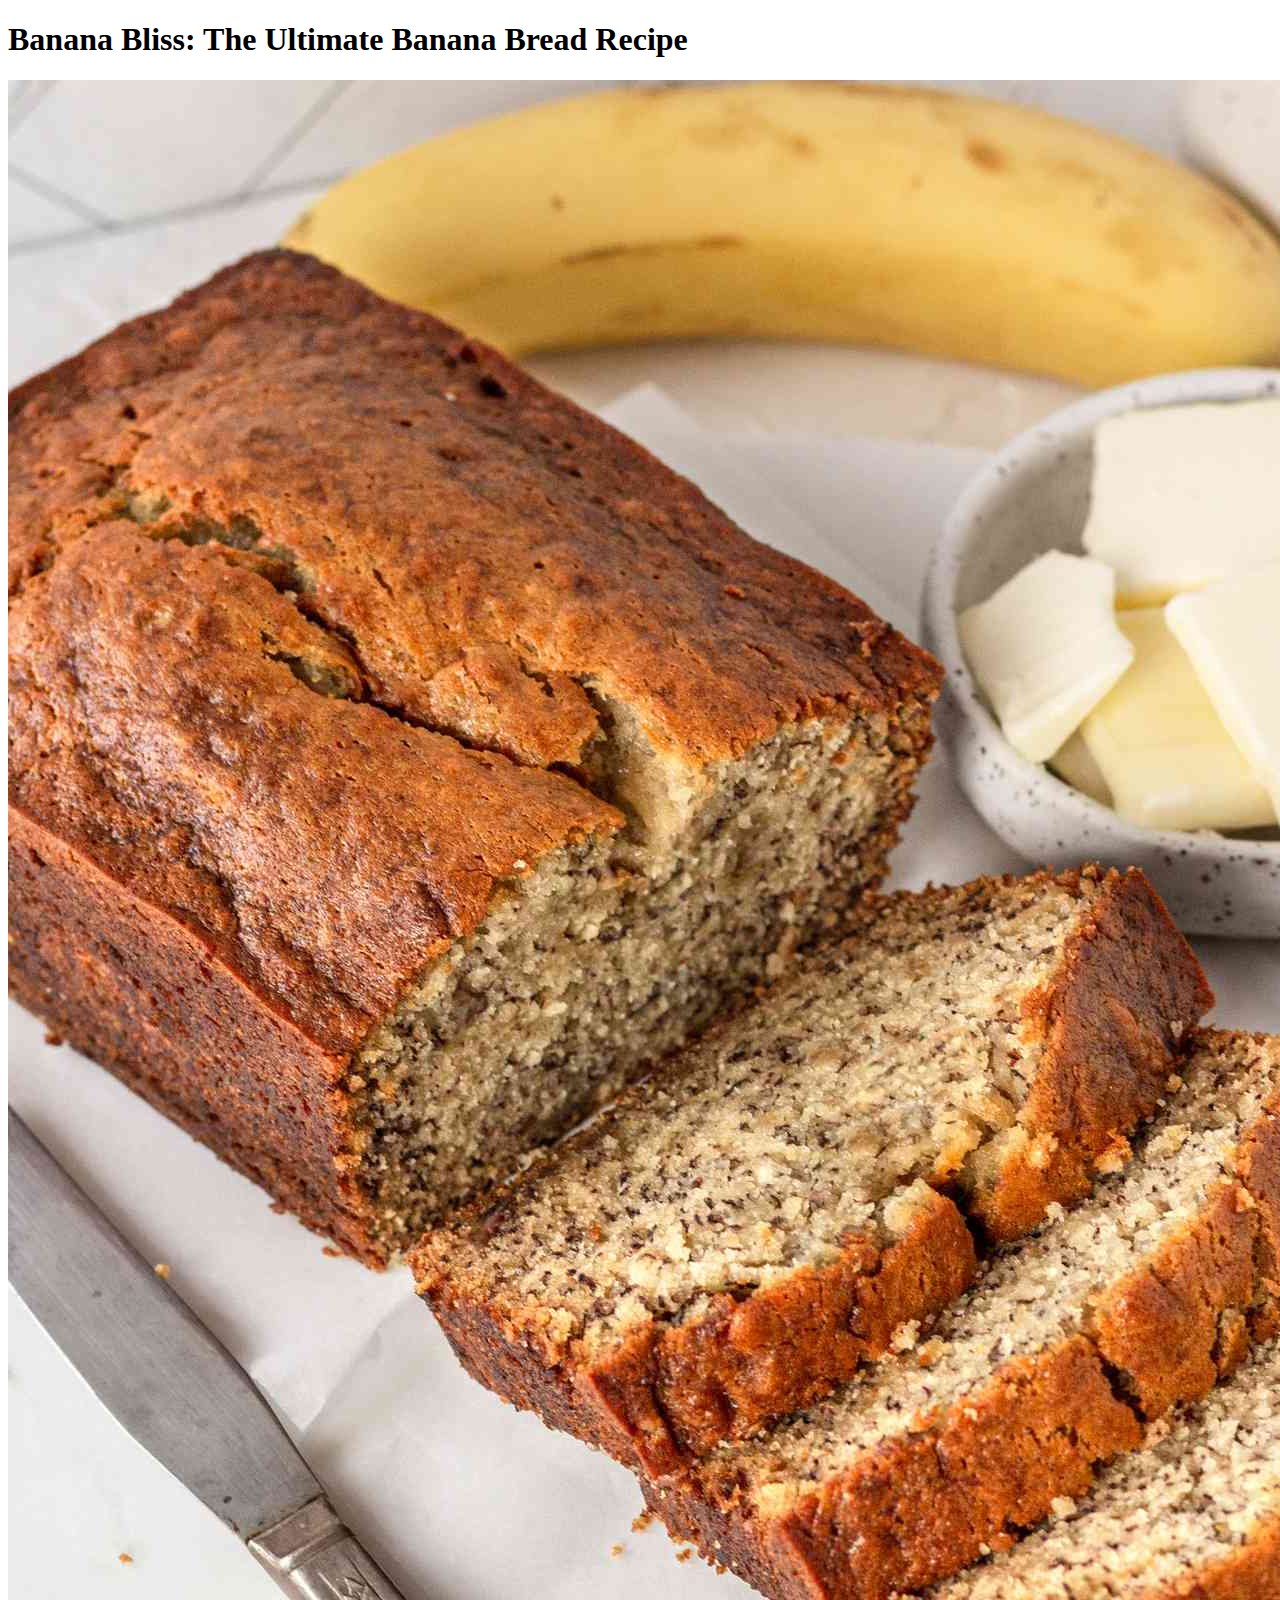
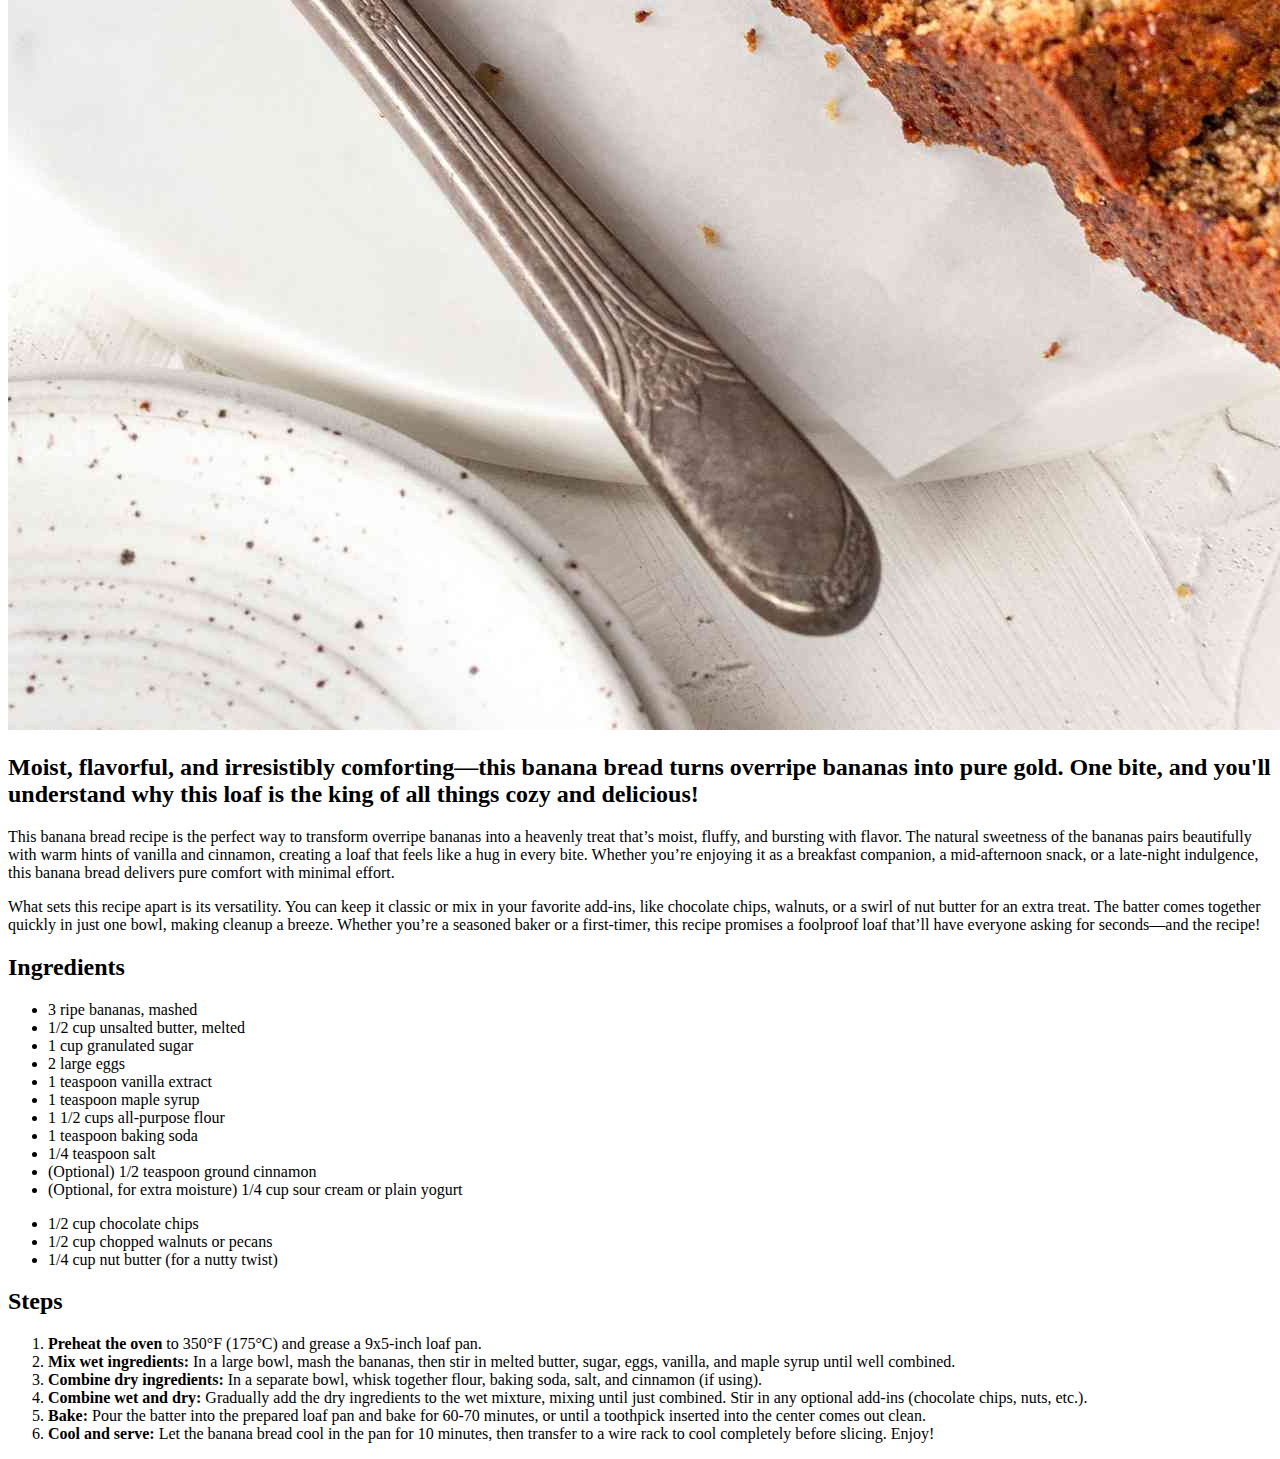
==== recipes/banana_bread.html @ e62ebd12 "Create base structure" ====
<!DOCTYPE html>
<html lang="en">
<head>
    <meta charset="UTF-8">
    <meta name="viewport" content="width=device-width, initial-scale=1.0">
    <title>Banana Bliss: The Ultimate Banana Bread Recipe</title>
</head>
<body>
    <h1>Banana Bliss: The Ultimate Banana Bread Recipe</h1>
    <img src="../Images/banana_bread.jpg" alt="sliced banana bread" height="2250" width="1500">
    <h2>Moist, flavorful, and irresistibly comforting—this banana bread turns overripe bananas into pure gold. One bite, and you'll understand why this loaf is the king of all things cozy and delicious!</h2>
    <p>This banana bread recipe is the perfect way to transform overripe bananas into a heavenly treat that’s moist, fluffy, and bursting with flavor. The natural sweetness of the bananas pairs beautifully with warm hints of vanilla and cinnamon, creating a loaf that feels like a hug in every bite. Whether you’re enjoying it as a breakfast companion, a mid-afternoon snack, or a late-night indulgence, this banana bread delivers pure comfort with minimal effort.</p>
    <p>What sets this recipe apart is its versatility. You can keep it classic or mix in your favorite add-ins, like chocolate chips, walnuts, or a swirl of nut butter for an extra treat. The batter comes together quickly in just one bowl, making cleanup a breeze. Whether you’re a seasoned baker or a first-timer, this recipe promises a foolproof loaf that’ll have everyone asking for seconds—and the recipe!</p>
    <h2>Ingredients</h2>
    <ul class="main_ingredients">
        <li>3 ripe bananas, mashed</li>
        <li>1/2 cup unsalted butter, melted</li>
        <li>1 cup granulated sugar</li>
        <li>2 large eggs</li>
        <li>1 teaspoon vanilla extract</li>
        <li>1 teaspoon maple syrup</li>
        <li>1 1/2 cups all-purpose flour</li>
        <li>1 teaspoon baking soda</li>
        <li>1/4 teaspoon salt</li>
        <li>(Optional) 1/2 teaspoon ground cinnamon</li>
        <li>(Optional, for extra moisture) 1/4 cup sour cream or plain yogurt</li>
    </ul>
    <ul class="optional">
        <li>1/2 cup chocolate chips</li>
        <li>1/2 cup chopped walnuts or pecans</li>
        <li>1/4 cup nut butter (for a nutty twist)</li>
    </ul>
    <h2>Steps</h2>
    <ol>
        <li><strong>Preheat the oven</strong> to 350°F (175°C) and grease a 9x5-inch loaf pan.</li>
        <li><strong>Mix wet ingredients:</strong> In a large bowl, mash the bananas, then stir in melted butter, sugar, eggs, vanilla, and maple syrup until well combined.</li>
        <li><strong>Combine dry ingredients:</strong> In a separate bowl, whisk together flour, baking soda, salt, and cinnamon (if using).</li>
        <li><strong>Combine wet and dry:</strong> Gradually add the dry ingredients to the wet mixture, mixing until just combined. Stir in any optional add-ins (chocolate chips, nuts, etc.).</li>
        <li><strong>Bake:</strong> Pour the batter into the prepared loaf pan and bake for 60-70 minutes, or until a toothpick inserted into the center comes out clean.</li>
        <li><strong>Cool and serve:</strong> Let the banana bread cool in the pan for 10 minutes, then transfer to a wire rack to cool completely before slicing. Enjoy!</li>
    </ol>
</body>
</html>
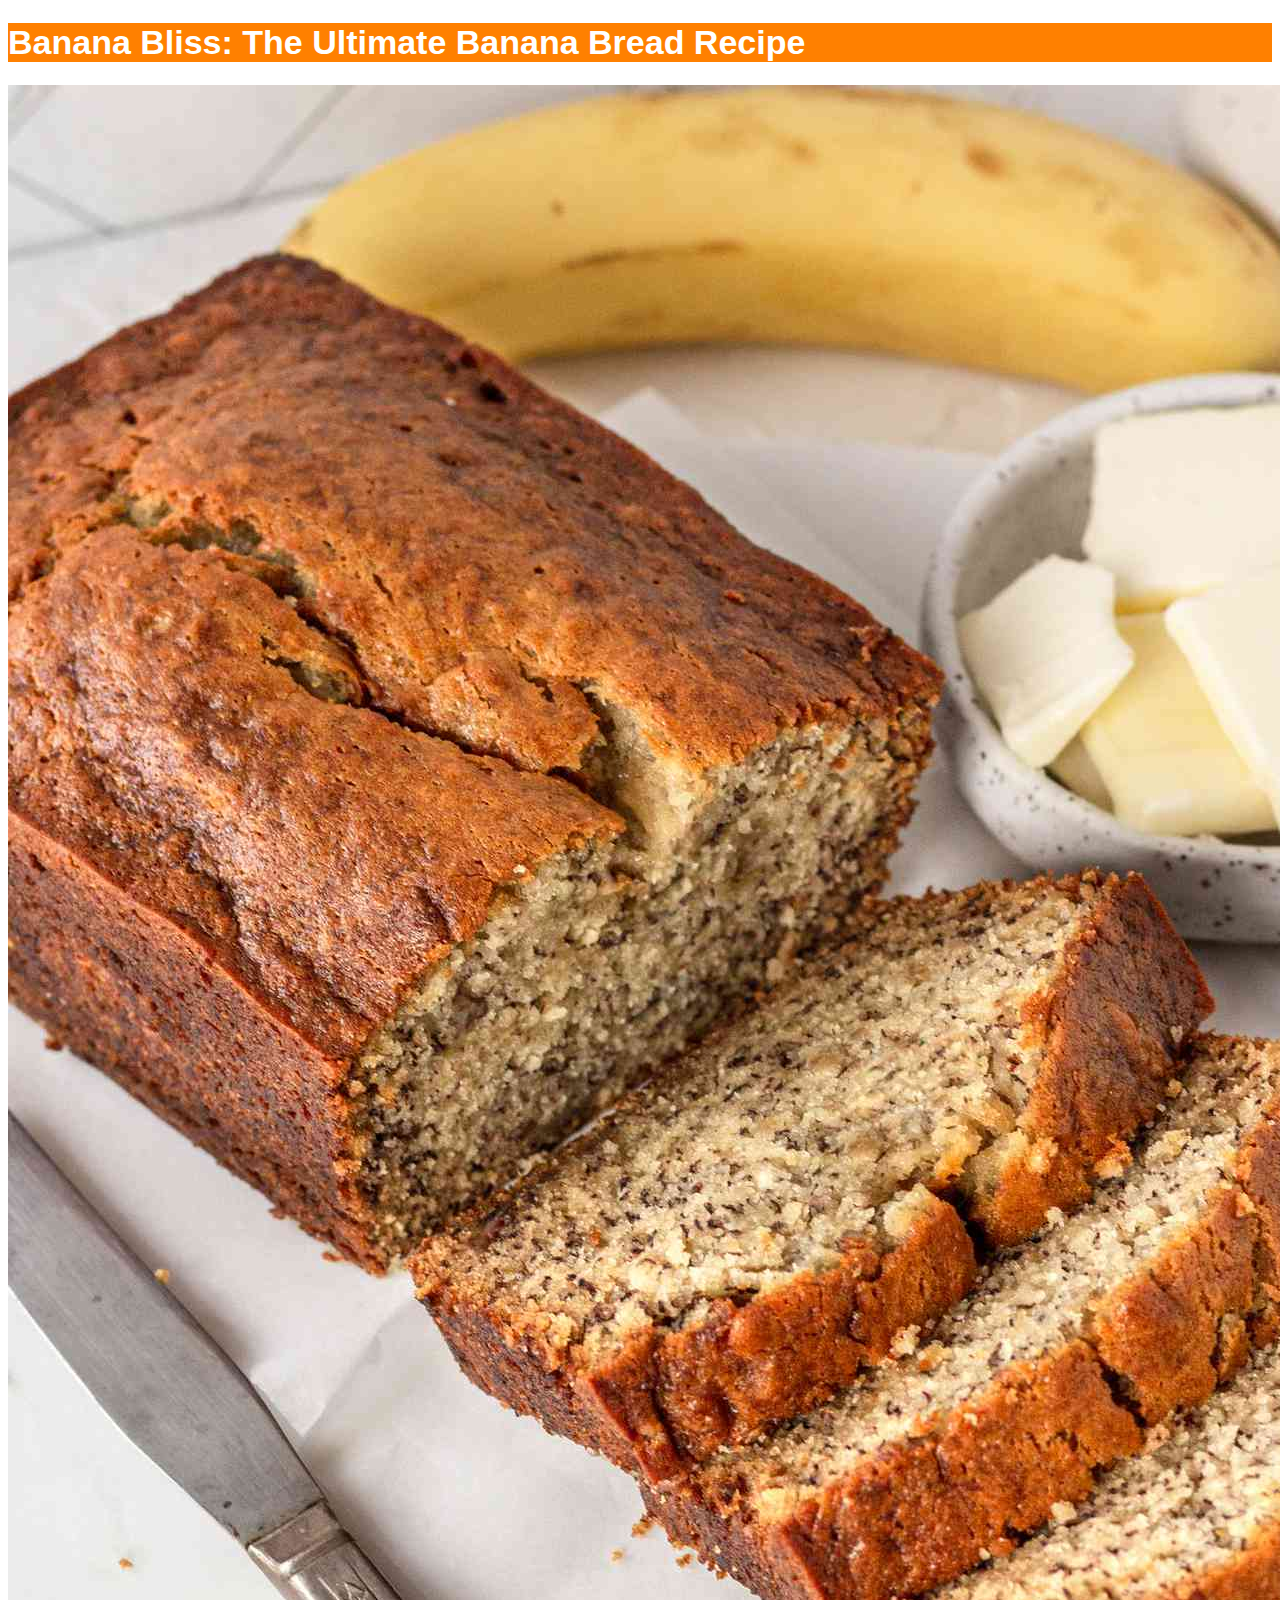
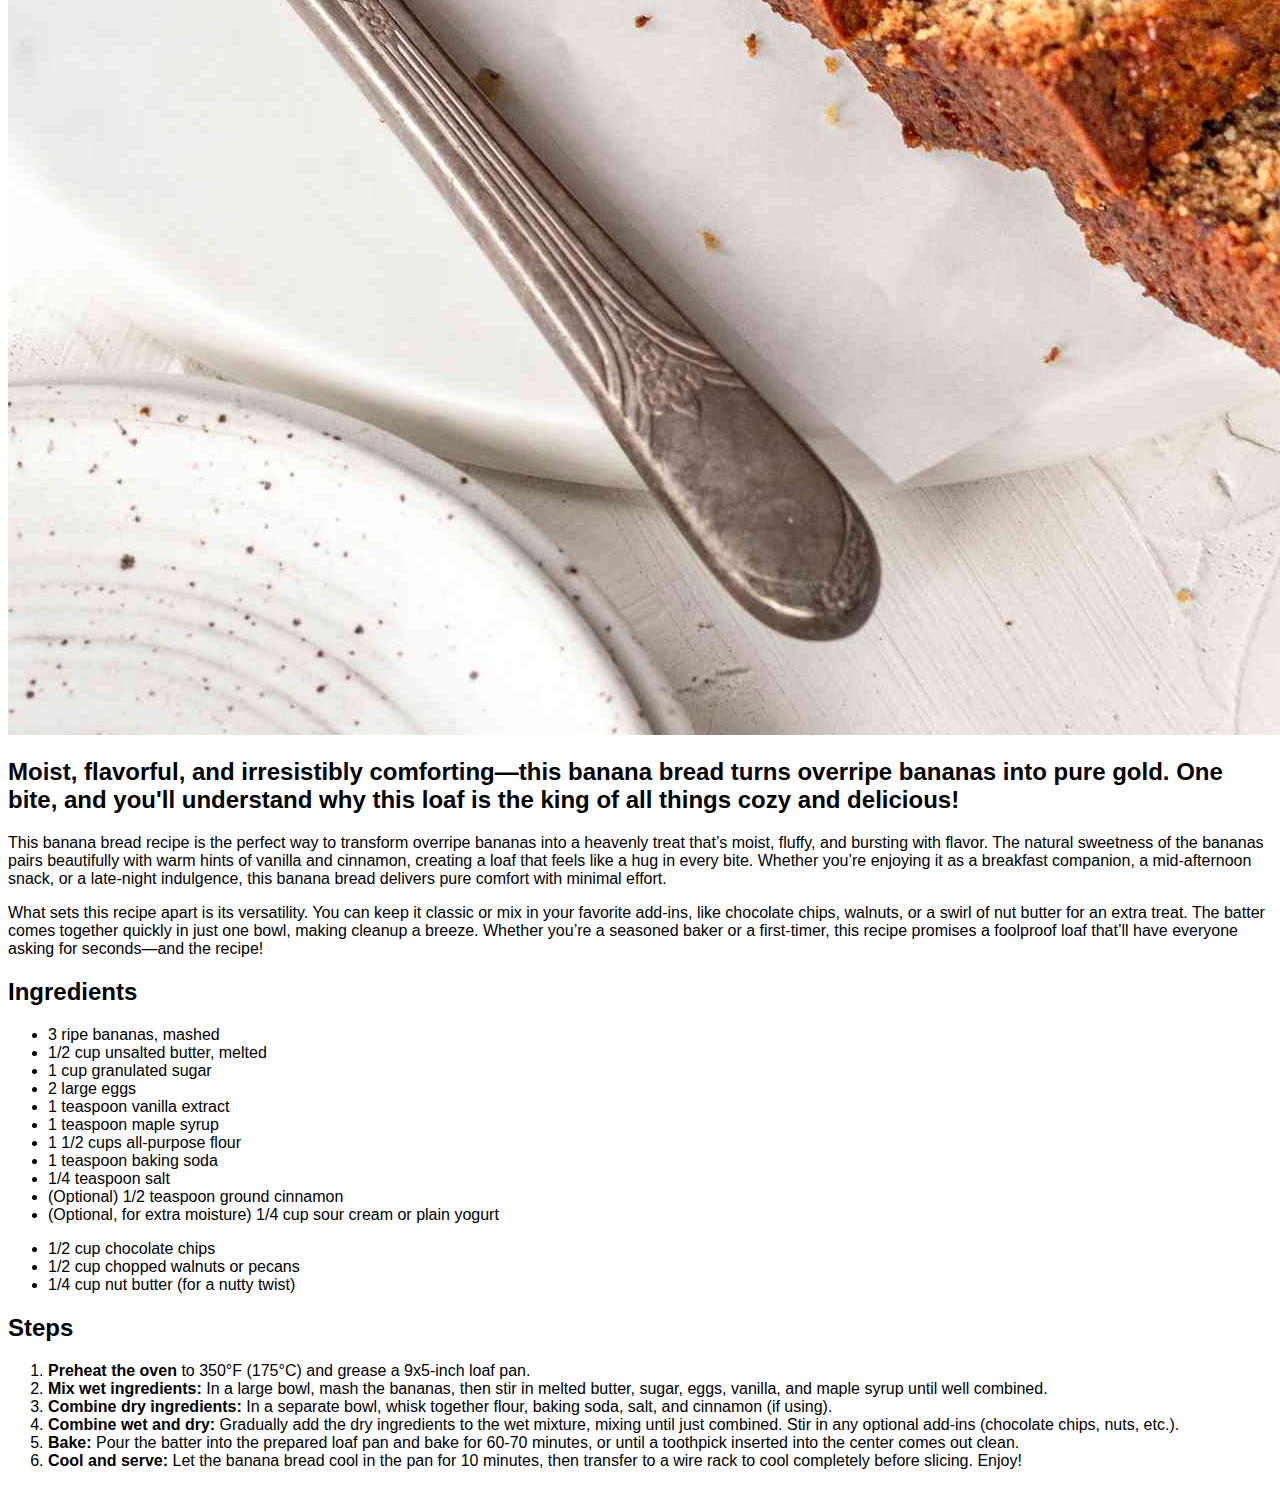
==== commit a3de3991: "Merge branch 'main' of github.com:Zierky/odin-recipes" ====
--- a/recipes/banana_bread.html
+++ b/recipes/banana_bread.html
@@ -4,9 +4,10 @@
     <meta charset="UTF-8">
     <meta name="viewport" content="width=device-width, initial-scale=1.0">
     <title>Banana Bliss: The Ultimate Banana Bread Recipe</title>
+    <link rel="stylesheet" href="../style.css">
 </head>
 <body>
-    <h1>Banana Bliss: The Ultimate Banana Bread Recipe</h1>
+    <h1 class="page-title">Banana Bliss: The Ultimate Banana Bread Recipe</h1>
     <img src="../Images/banana_bread.jpg" alt="sliced banana bread" height="2250" width="1500">
     <h2>Moist, flavorful, and irresistibly comforting—this banana bread turns overripe bananas into pure gold. One bite, and you'll understand why this loaf is the king of all things cozy and delicious!</h2>
     <p>This banana bread recipe is the perfect way to transform overripe bananas into a heavenly treat that’s moist, fluffy, and bursting with flavor. The natural sweetness of the bananas pairs beautifully with warm hints of vanilla and cinnamon, creating a loaf that feels like a hug in every bite. Whether you’re enjoying it as a breakfast companion, a mid-afternoon snack, or a late-night indulgence, this banana bread delivers pure comfort with minimal effort.</p>
--- a/style.css
+++ b/style.css
@@ -0,0 +1,9 @@
+body {
+    font-family: Arial, Helvetica, sans-serif;
+}
+
+.page-title {
+    font-size: 34px;
+    color: rgb(255, 255, 255);
+    background-color: rgb(255, 128, 0);
+}